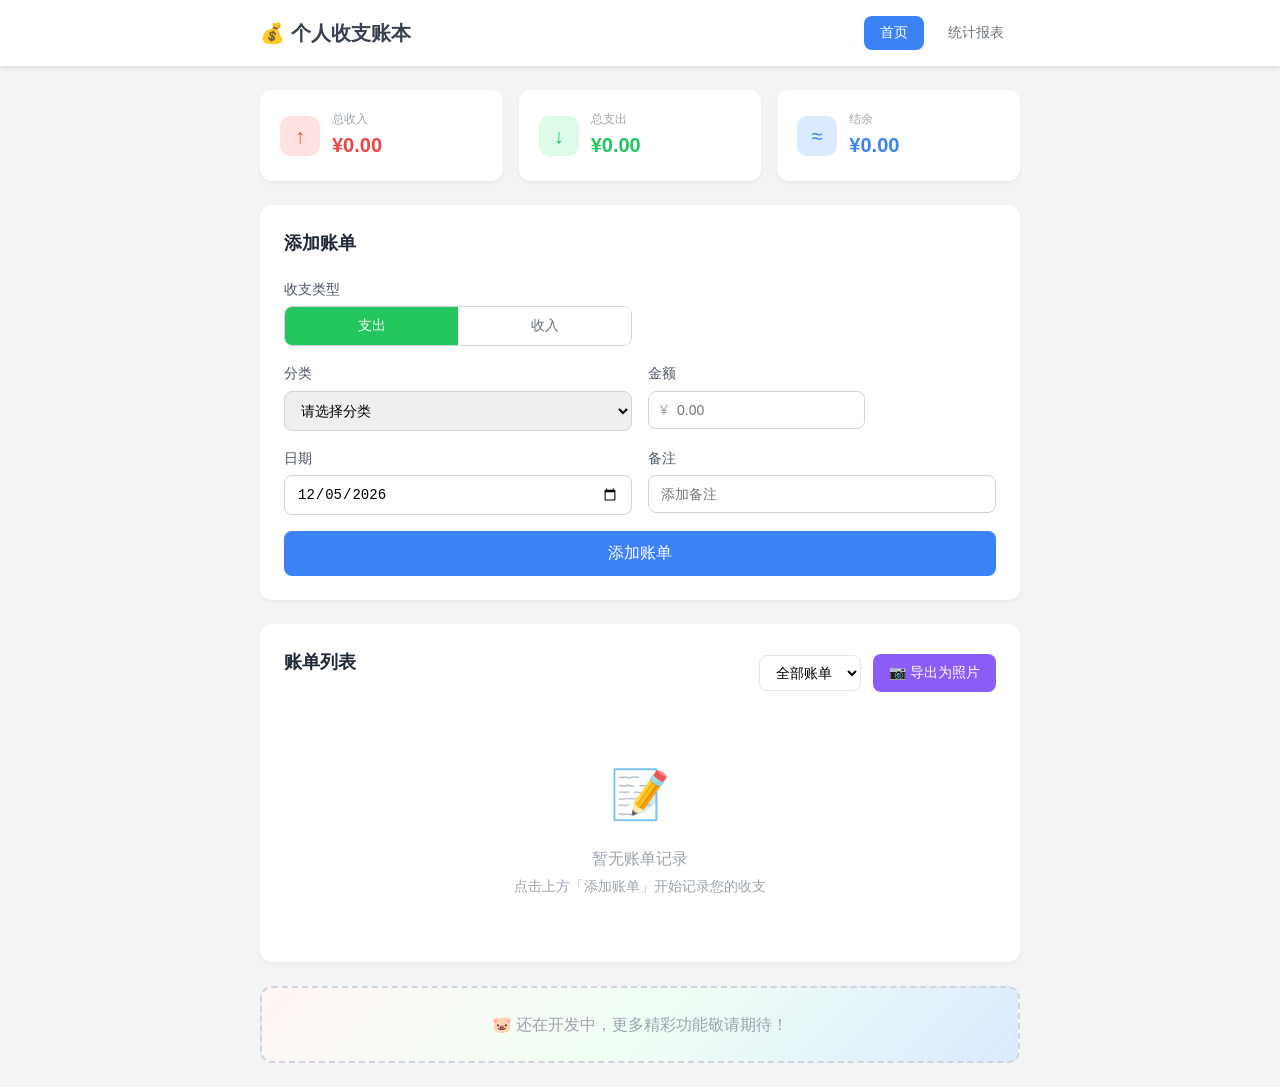
==== index.html @ 1a73664c "What can I say" ====
<!DOCTYPE html>
<html lang="zh-CN">
<head>
  <meta charset="UTF-8">
  <meta name="viewport" content="width=device-width, initial-scale=1.0">
  <title>个人收支账本</title>
  <link rel="stylesheet" href="styles.css">
</head>
<body>
  <div id="app">
    <header class="header">
      <div class="container">
        <div class="header-content">
          <h1 class="logo">💰 个人收支账本</h1>
          <nav class="nav">
            <button class="nav-btn active" data-page="dashboard">首页</button>
            <button class="nav-btn" data-page="reports">统计报表</button>
          </nav>
        </div>
      </div>
    </header>

    <main class="main">
      <div class="container">
        <!-- 仪表盘页面 -->
        <div id="dashboard" class="page active">
          <!-- 统计卡片 -->
          <div class="stats-grid">
            <div class="stat-card income">
              <div class="stat-icon">↑</div>
              <div class="stat-content">
                <div class="stat-label">总收入</div>
                <div class="stat-value" id="total-income">¥0.00</div>
              </div>
            </div>
            <div class="stat-card expense">
              <div class="stat-icon">↓</div>
              <div class="stat-content">
                <div class="stat-label">总支出</div>
                <div class="stat-value" id="total-expense">¥0.00</div>
              </div>
            </div>
            <div class="stat-card balance">
              <div class="stat-icon">≈</div>
              <div class="stat-content">
                <div class="stat-label">结余</div>
                <div class="stat-value" id="balance">¥0.00</div>
              </div>
            </div>
          </div>

          <!-- 添加账单表单 -->
          <div class="card">
            <h2 class="card-title">添加账单</h2>
            <form id="bill-form" class="bill-form">
              <div class="form-row">
                <div class="form-group">
                  <label>收支类型</label>
                  <div class="type-buttons">
                    <button type="button" class="type-btn active" data-type="expense">支出</button>
                    <button type="button" class="type-btn" data-type="income">收入</button>
                  </div>
                  <input type="hidden" id="bill-type" name="type" value="expense">
                </div>
              </div>
              
              <div class="form-row">
                <div class="form-group">
                  <label>分类</label>
                  <select id="bill-category" name="category" required>
                    <option value="">请选择分类</option>
                  </select>
                </div>
                <div class="form-group">
                  <label>金额</label>
                  <div class="input-group">
                    <span class="input-prefix">¥</span>
                    <input type="number" id="bill-amount" name="amount" placeholder="0.00" step="0.01" required>
                  </div>
                </div>
              </div>
              
              <div class="form-row">
                <div class="form-group">
                  <label>日期</label>
                  <input type="date" id="bill-date" name="date" required>
                </div>
                <div class="form-group">
                  <label>备注</label>
                  <input type="text" id="bill-remark" name="remark" placeholder="添加备注">
                </div>
              </div>
              
              <button type="submit" class="submit-btn">添加账单</button>
            </form>
          </div>

          <!-- 导出按钮 -->
          <div class="card">
            <div class="export-section">
              <h2 class="card-title">账单列表</h2>
              <div class="export-options">
                <select id="export-range" class="export-select">
                  <option value="all">全部账单</option>
                  <option value="today">今日账单</option>
                  <option value="month">本月账单</option>
                  <option value="year">本年账单</option>
                </select>
                <button id="export-btn" class="export-btn">📷 导出为照片</button>
              </div>
            </div>
            <div id="bill-list" class="bill-list">
              <div class="empty-state">
                <div class="empty-icon">📝</div>
                <div class="empty-text">暂无账单记录</div>
                <div class="empty-hint">点击上方「添加账单」开始记录您的收支</div>
              </div>
            </div>
          </div>
          
          <!-- 开发中提示 -->
          <div class="dev-notice">
            🐷 还在开发中，更多精彩功能敬请期待！
          </div>
        </div>

        <!-- 统计报表页面 -->
        <div id="reports" class="page">
          <div class="filter-bar">
            <div class="filter-item">
              <label>年份</label>
              <select id="report-year"></select>
            </div>
            <div class="filter-item">
              <label>月份</label>
              <select id="report-month">
                <option value="1">1月</option>
                <option value="2">2月</option>
                <option value="3">3月</option>
                <option value="4">4月</option>
                <option value="5">5月</option>
                <option value="6">6月</option>
                <option value="7">7月</option>
                <option value="8">8月</option>
                <option value="9">9月</option>
                <option value="10">10月</option>
                <option value="11">11月</option>
                <option value="12">12月</option>
              </select>
            </div>
            <div class="filter-item">
              <label>日期</label>
              <input type="date" id="report-date" class="date-input">
            </div>
            <button id="view-month-bills" class="view-btn">查看当月账单</button>
            <button id="view-day-bills" class="view-btn">查看当日账单</button>
          </div>

          <!-- 月度统计卡片 -->
          <div class="stats-grid">
            <div class="stat-card income">
              <div class="stat-label">本月收入</div>
              <div class="stat-value" id="monthly-income">¥0.00</div>
            </div>
            <div class="stat-card expense">
              <div class="stat-label">本月支出</div>
              <div class="stat-value" id="monthly-expense">¥0.00</div>
            </div>
            <div class="stat-card balance">
              <div class="stat-label">本月结余</div>
              <div class="stat-value" id="monthly-balance">¥0.00</div>
            </div>
          </div>

          <!-- 当日账单详情 -->
          <div class="card">
            <h2 class="card-title" id="day-bill-title">当日账单详情</h2>
            <div id="day-bills" class="day-bills">
              <div class="empty-state">
                <div class="empty-icon">📅</div>
                <div class="empty-text">选择日期查看当日账单</div>
                <div class="empty-hint">点击上方日期选择器，然后点击「查看当日账单」</div>
              </div>
            </div>
            <div id="day-summary" class="day-summary" style="display: none;">
              <div class="summary-row">
                <span>当日收入</span>
                <span id="day-income">¥0.00</span>
              </div>
              <div class="summary-row">
                <span>当日支出</span>
                <span id="day-expense">¥0.00</span>
              </div>
              <div class="summary-row total">
                <span>当日结余</span>
                <span id="day-balance">¥0.00</span>
              </div>
            </div>
          </div>

          <!-- 分类统计 -->
          <div class="card">
            <h2 class="card-title">分类统计</h2>
            <div class="category-tabs">
              <button class="tab-btn active" data-tab="expense">支出分类</button>
              <button class="tab-btn" data-tab="income">收入分类</button>
            </div>
            <div id="category-chart" class="category-chart">
              <div class="empty-state">
                <div class="empty-text">暂无数据</div>
              </div>
            </div>
          </div>

          <!-- 月度趋势 -->
          <div class="card">
            <h2 class="card-title">月度收支趋势</h2>
            <div id="monthly-chart" class="monthly-chart">
              <div class="empty-state">
                <div class="empty-text">暂无数据</div>
              </div>
            </div>
          </div>
          
          <!-- 开发中提示 -->
          <div class="dev-notice">
            🐷 还在开发中，更多精彩功能敬请期待！
          </div>
        </div>
      </div>
    </main>

    <!-- 月度账单弹窗 -->
    <div id="monthly-modal" class="modal">
      <div class="modal-content">
        <div class="modal-header">
          <h3 id="modal-title">2026年5月账单</h3>
          <button id="close-modal" class="close-btn">×</button>
        </div>
        <div class="modal-body">
          <div id="modal-bills" class="modal-bills">
            <div class="empty-state">
              <div class="empty-text">本月暂无账单</div>
            </div>
          </div>
        </div>
      </div>
    </div>
  </div>

  <script src="script.js"></script>
</body>
</html>
---- styles.css ----
* {
  margin: 0;
  padding: 0;
  box-sizing: border-box;
}

body {
  font-family: -apple-system, BlinkMacSystemFont, 'Segoe UI', Roboto, 'Helvetica Neue', Arial, sans-serif;
  background-color: #f3f4f6;
  color: #374151;
  line-height: 1.6;
}

.container {
  max-width: 800px;
  margin: 0 auto;
  padding: 0 20px;
}

/* Header */
.header {
  background-color: #fff;
  box-shadow: 0 2px 4px rgba(0, 0, 0, 0.1);
  position: sticky;
  top: 0;
  z-index: 100;
}

.header-content {
  display: flex;
  justify-content: space-between;
  align-items: center;
  padding: 16px 0;
}

.logo {
  font-size: 20px;
  font-weight: bold;
}

.nav {
  display: flex;
  gap: 8px;
}

.nav-btn {
  padding: 8px 16px;
  border: none;
  background-color: transparent;
  border-radius: 8px;
  cursor: pointer;
  font-size: 14px;
  color: #6b7280;
  transition: all 0.2s;
}

.nav-btn:hover {
  background-color: #f3f4f6;
  color: #374151;
}

.nav-btn.active {
  background-color: #3b82f6;
  color: #fff;
}

/* Main Content */
.main {
  padding: 24px 0;
}

.page {
  display: none;
}

.page.active {
  display: block;
}

/* Stats Grid */
.stats-grid {
  display: grid;
  grid-template-columns: repeat(3, 1fr);
  gap: 16px;
  margin-bottom: 24px;
}

.stat-card {
  background-color: #fff;
  border-radius: 12px;
  padding: 20px;
  display: flex;
  align-items: center;
  gap: 12px;
  box-shadow: 0 2px 4px rgba(0, 0, 0, 0.05);
}

.stat-card .stat-icon {
  width: 40px;
  height: 40px;
  border-radius: 10px;
  display: flex;
  align-items: center;
  justify-content: center;
  font-size: 20px;
}

.stat-card.income .stat-icon {
  background-color: #fee2e2;
  color: #ef4444;
}

.stat-card.expense .stat-icon {
  background-color: #dcfce7;
  color: #22c55e;
}

.stat-card.balance .stat-icon {
  background-color: #dbeafe;
  color: #3b82f6;
}

.stat-label {
  font-size: 12px;
  color: #9ca3af;
}

.stat-value {
  font-size: 20px;
  font-weight: bold;
}

.stat-card.income .stat-value {
  color: #ef4444;
}

.stat-card.expense .stat-value {
  color: #22c55e;
}

.stat-card.balance .stat-value {
  color: #3b82f6;
}

/* Card */
.card {
  background-color: #fff;
  border-radius: 12px;
  padding: 24px;
  margin-bottom: 24px;
  box-shadow: 0 2px 4px rgba(0, 0, 0, 0.05);
}

.card-title {
  font-size: 18px;
  font-weight: bold;
  margin-bottom: 20px;
  color: #1f2937;
}

/* Form */
.bill-form {
  display: flex;
  flex-direction: column;
  gap: 16px;
}

.form-row {
  display: grid;
  grid-template-columns: repeat(2, 1fr);
  gap: 16px;
}

.form-group {
  display: flex;
  flex-direction: column;
  gap: 6px;
}

.form-group label {
  font-size: 14px;
  font-weight: 500;
  color: #4b5563;
}

.type-buttons {
  display: flex;
  border: 1px solid #d1d5db;
  border-radius: 8px;
  overflow: hidden;
}

.type-btn {
  flex: 1;
  padding: 10px;
  border: none;
  background-color: #fff;
  cursor: pointer;
  font-size: 14px;
  color: #6b7280;
  transition: all 0.2s;
}

.type-btn.active {
  background-color: #22c55e;
  color: #fff;
}

.type-btn.active[data-type="income"] {
  background-color: #ef4444;
}

select, input {
  padding: 10px 12px;
  border: 1px solid #d1d5db;
  border-radius: 8px;
  font-size: 14px;
  outline: none;
  transition: border-color 0.2s;
}

select:focus, input:focus {
  border-color: #3b82f6;
  box-shadow: 0 0 0 3px rgba(59, 130, 246, 0.1);
}

.input-group {
  position: relative;
}

.input-prefix {
  position: absolute;
  left: 12px;
  top: 50%;
  transform: translateY(-50%);
  color: #9ca3af;
  font-size: 14px;
}

.input-group input {
  padding-left: 28px;
}

.submit-btn {
  padding: 12px;
  background-color: #3b82f6;
  color: #fff;
  border: none;
  border-radius: 8px;
  font-size: 16px;
  font-weight: 500;
  cursor: pointer;
  transition: background-color 0.2s;
}

.submit-btn:hover {
  background-color: #2563eb;
}

/* Bill List */
.bill-list {
  display: flex;
  flex-direction: column;
  gap: 12px;
}

.bill-item {
  display: flex;
  justify-content: space-between;
  align-items: center;
  padding: 16px;
  background-color: #f9fafb;
  border-radius: 8px;
}

.bill-item:hover {
  background-color: #f3f4f6;
}

.bill-left {
  display: flex;
  align-items: center;
  gap: 12px;
}

.bill-type {
  width: 32px;
  height: 32px;
  border-radius: 8px;
  display: flex;
  align-items: center;
  justify-content: center;
  font-size: 14px;
  font-weight: bold;
}

.bill-type.income {
  background-color: #fee2e2;
  color: #ef4444;
}

.bill-type.expense {
  background-color: #dcfce7;
  color: #22c55e;
}

.bill-info {
  display: flex;
  flex-direction: column;
}

.bill-category {
  font-weight: 500;
  color: #1f2937;
}

.bill-meta {
  font-size: 12px;
  color: #9ca3af;
}

.bill-right {
  display: flex;
  align-items: center;
  gap: 12px;
}

.bill-amount {
  font-weight: bold;
  font-size: 16px;
}

.bill-amount.income {
  color: #ef4444;
}

.bill-amount.expense {
  color: #22c55e;
}

.delete-btn {
  width: 28px;
  height: 28px;
  border: none;
  background-color: transparent;
  border-radius: 6px;
  cursor: pointer;
  display: flex;
  align-items: center;
  justify-content: center;
  color: #9ca3af;
  transition: all 0.2s;
}

.delete-btn:hover {
  background-color: #fee2e2;
  color: #ef4444;
}

/* Empty State */
.empty-state {
  display: flex;
  flex-direction: column;
  align-items: center;
  padding: 40px 20px;
  color: #9ca3af;
}

.empty-icon {
  font-size: 48px;
  margin-bottom: 12px;
}

.empty-text {
  font-size: 16px;
  margin-bottom: 4px;
}

.empty-hint {
  font-size: 14px;
}

/* Filter Bar */
.filter-bar {
  display: flex;
  gap: 16px;
  align-items: center;
  margin-bottom: 24px;
  flex-wrap: wrap;
}

.filter-item {
  display: flex;
  flex-direction: column;
  gap: 4px;
}

.filter-item label {
  font-size: 12px;
  color: #6b7280;
}

.view-btn {
  padding: 10px 16px;
  background-color: #3b82f6;
  color: #fff;
  border: none;
  border-radius: 8px;
  font-size: 14px;
  cursor: pointer;
  transition: background-color 0.2s;
  margin-top: 18px;
}

.view-btn:hover {
  background-color: #2563eb;
}

/* Category Tabs */
.category-tabs {
  display: flex;
  gap: 8px;
  margin-bottom: 16px;
}

.tab-btn {
  padding: 8px 16px;
  border: none;
  background-color: #f3f4f6;
  border-radius: 8px;
  cursor: pointer;
  font-size: 14px;
  color: #6b7280;
  transition: all 0.2s;
}

.tab-btn.active {
  background-color: #3b82f6;
  color: #fff;
}

/* Category Chart */
.category-chart {
  display: flex;
  flex-direction: column;
  gap: 12px;
}

.category-item {
  display: flex;
  align-items: center;
  gap: 12px;
}

.category-bar-container {
  flex: 1;
  height: 24px;
  background-color: #f3f4f6;
  border-radius: 12px;
  overflow: hidden;
}

.category-bar {
  height: 100%;
  border-radius: 12px;
  transition: width 0.3s;
}

.category-bar.expense {
  background-color: #22c55e;
}

.category-bar.income {
  background-color: #ef4444;
}

.category-info {
  display: flex;
  justify-content: space-between;
  width: 120px;
}

.category-name {
  font-size: 14px;
}

.category-amount {
  font-size: 14px;
  font-weight: 500;
}

/* Monthly Chart */
.monthly-chart {
  display: flex;
  align-items: flex-end;
  justify-content: space-between;
  height: 200px;
  gap: 8px;
}

.monthly-bar-group {
  flex: 1;
  display: flex;
  flex-direction: column;
  align-items: center;
  gap: 4px;
}

.monthly-bar-container {
  flex: 1;
  width: 100%;
  display: flex;
  flex-direction: column;
  justify-content: flex-end;
  gap: 4px;
}

.monthly-bar {
  width: 100%;
  border-radius: 4px 4px 0 0;
  transition: height 0.3s;
}

.monthly-bar.income {
  background-color: #ef4444;
}

.monthly-bar.expense {
  background-color: #22c55e;
}

.monthly-label {
  font-size: 10px;
  color: #9ca3af;
}

/* Modal */
.modal {
  display: none;
  position: fixed;
  top: 0;
  left: 0;
  width: 100%;
  height: 100%;
  background-color: rgba(0, 0, 0, 0.5);
  justify-content: center;
  align-items: center;
  z-index: 1000;
  padding: 20px;
}

.modal.active {
  display: flex;
}

.modal-content {
  background-color: #fff;
  border-radius: 12px;
  width: 100%;
  max-width: 600px;
  max-height: 80vh;
  overflow: hidden;
}

.modal-header {
  display: flex;
  justify-content: space-between;
  align-items: center;
  padding: 16px 24px;
  border-bottom: 1px solid #e5e7eb;
}

.modal-header h3 {
  font-size: 18px;
}

.close-btn {
  width: 32px;
  height: 32px;
  border: none;
  background-color: #f3f4f6;
  border-radius: 8px;
  cursor: pointer;
  font-size: 20px;
  color: #6b7280;
  display: flex;
  align-items: center;
  justify-content: center;
}

.close-btn:hover {
  background-color: #e5e7eb;
}

.modal-body {
  padding: 24px;
  max-height: calc(80vh - 80px);
  overflow-y: auto;
}

.modal-bills {
  display: flex;
  flex-direction: column;
  gap: 12px;
}

.modal-bill-item {
  display: flex;
  justify-content: space-between;
  align-items: center;
  padding: 12px;
  background-color: #f9fafb;
  border-radius: 8px;
}

/* Export Section */
.export-section {
  display: flex;
  justify-content: space-between;
  align-items: center;
  margin-bottom: 20px;
}

.export-options {
  display: flex;
  align-items: center;
  gap: 12px;
}

.export-select {
  padding: 8px 12px;
  border: 1px solid #e5e7eb;
  border-radius: 8px;
  font-size: 14px;
  background-color: #fff;
  cursor: pointer;
}

.export-select:focus {
  outline: none;
  border-color: #8b5cf6;
}

.export-btn {
  padding: 10px 16px;
  background-color: #8b5cf6;
  color: #fff;
  border: none;
  border-radius: 8px;
  font-size: 14px;
  font-weight: 500;
  cursor: pointer;
  transition: background-color 0.2s;
  display: flex;
  align-items: center;
  gap: 6px;
}

.export-btn:hover {
  background-color: #7c3aed;
}

/* Date Input */
.date-input {
  padding: 8px 12px;
  border: 1px solid #e5e7eb;
  border-radius: 8px;
  font-size: 14px;
  background-color: #fff;
  cursor: pointer;
}

.date-input:focus {
  outline: none;
  border-color: #8b5cf6;
}

/* Day Bills */
.day-bills {
  margin-bottom: 16px;
}

.day-bills .bill-item {
  margin-bottom: 8px;
}

.day-summary {
  background-color: #f8fafc;
  border-radius: 8px;
  padding: 16px;
  margin-top: 16px;
}

.day-summary .summary-row {
  display: flex;
  justify-content: space-between;
  align-items: center;
  padding: 8px 0;
  color: #64748b;
  font-size: 14px;
}

.day-summary .summary-row:not(:last-child) {
  border-bottom: 1px solid #e2e8f0;
}

.day-summary .summary-row.total {
  font-weight: bold;
  color: #1e293b;
}

.day-summary .summary-row.total span:last-child {
  font-size: 18px;
}

.day-summary #day-income {
  color: #ef4444;
}

.day-summary #day-expense {
  color: #22c55e;
}

.day-summary #day-balance {
  color: #3b82f6;
}

/* Responsive */
@media (max-width: 640px) {
  .stats-grid {
    grid-template-columns: 1fr;
  }
  
  .form-row {
    grid-template-columns: 1fr;
  }
  
  .filter-bar {
    flex-direction: column;
    align-items: stretch;
  }
  
  .view-btn {
    margin-top: 0;
  }
  
  .export-section {
    flex-direction: column;
    gap: 12px;
    align-items: stretch;
  }
  
  .export-btn {
    justify-content: center;
  }
}

/* 开发中提示 */
.dev-notice {
  text-align: center;
  padding: 24px;
  font-size: 16px;
  color: #9ca3af;
  background: linear-gradient(135deg, #fff5f5 0%, #f0fff4 50%, #dbeafe 100%);
  border-radius: 12px;
  margin-top: 24px;
  border: 2px dashed #d1d5db;
  animation: float 3s ease-in-out infinite;
}

@keyframes float {
  0%, 100% {
    transform: translateY(0);
  }
  50% {
    transform: translateY(-5px);
  }
}
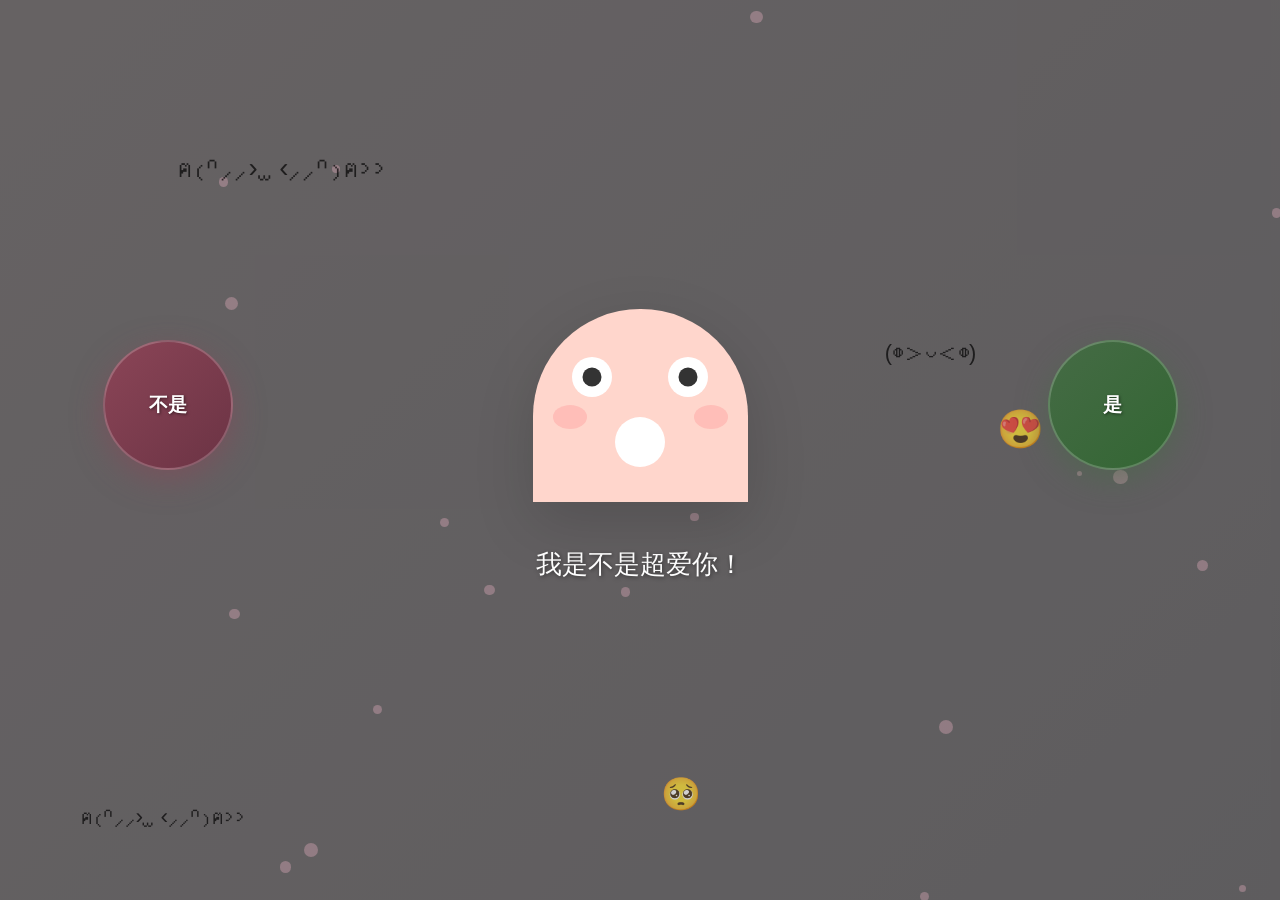
==== commit 89403c3c: "Add files via upload" ====
--- a/index.html
+++ b/index.html
@@ -1,253 +1,54 @@
-<!DOCTYPE html>
-<html lang="zh-CN">
-<head>
-  <meta charset="UTF-8">
-  <meta name="viewport" content="width=device-width, initial-scale=1.0">
-  <title>个人收支账本</title>
-  <link rel="stylesheet" href="styles.css">
-</head>
-<body>
-  <div id="app">
-    <header class="header">
-      <div class="container">
-        <div class="header-content">
-          <h1 class="logo">💰 个人收支账本</h1>
-          <nav class="nav">
-            <button class="nav-btn active" data-page="dashboard">首页</button>
-            <button class="nav-btn" data-page="reports">统计报表</button>
-          </nav>
-        </div>
-      </div>
-    </header>
-
-    <main class="main">
-      <div class="container">
-        <!-- 仪表盘页面 -->
-        <div id="dashboard" class="page active">
-          <!-- 统计卡片 -->
-          <div class="stats-grid">
-            <div class="stat-card income">
-              <div class="stat-icon">↑</div>
-              <div class="stat-content">
-                <div class="stat-label">总收入</div>
-                <div class="stat-value" id="total-income">¥0.00</div>
-              </div>
-            </div>
-            <div class="stat-card expense">
-              <div class="stat-icon">↓</div>
-              <div class="stat-content">
-                <div class="stat-label">总支出</div>
-                <div class="stat-value" id="total-expense">¥0.00</div>
-              </div>
-            </div>
-            <div class="stat-card balance">
-              <div class="stat-icon">≈</div>
-              <div class="stat-content">
-                <div class="stat-label">结余</div>
-                <div class="stat-value" id="balance">¥0.00</div>
-              </div>
-            </div>
-          </div>
-
-          <!-- 添加账单表单 -->
-          <div class="card">
-            <h2 class="card-title">添加账单</h2>
-            <form id="bill-form" class="bill-form">
-              <div class="form-row">
-                <div class="form-group">
-                  <label>收支类型</label>
-                  <div class="type-buttons">
-                    <button type="button" class="type-btn active" data-type="expense">支出</button>
-                    <button type="button" class="type-btn" data-type="income">收入</button>
-                  </div>
-                  <input type="hidden" id="bill-type" name="type" value="expense">
-                </div>
-              </div>
-              
-              <div class="form-row">
-                <div class="form-group">
-                  <label>分类</label>
-                  <select id="bill-category" name="category" required>
-                    <option value="">请选择分类</option>
-                  </select>
-                </div>
-                <div class="form-group">
-                  <label>金额</label>
-                  <div class="input-group">
-                    <span class="input-prefix">¥</span>
-                    <input type="number" id="bill-amount" name="amount" placeholder="0.00" step="0.01" required>
-                  </div>
-                </div>
-              </div>
-              
-              <div class="form-row">
-                <div class="form-group">
-                  <label>日期</label>
-                  <input type="date" id="bill-date" name="date" required>
-                </div>
-                <div class="form-group">
-                  <label>备注</label>
-                  <input type="text" id="bill-remark" name="remark" placeholder="添加备注">
-                </div>
-              </div>
-              
-              <button type="submit" class="submit-btn">添加账单</button>
-            </form>
-          </div>
-
-          <!-- 导出按钮 -->
-          <div class="card">
-            <div class="export-section">
-              <h2 class="card-title">账单列表</h2>
-              <div class="export-options">
-                <select id="export-range" class="export-select">
-                  <option value="all">全部账单</option>
-                  <option value="today">今日账单</option>
-                  <option value="month">本月账单</option>
-                  <option value="year">本年账单</option>
-                </select>
-                <button id="export-btn" class="export-btn">📷 导出为照片</button>
-              </div>
-            </div>
-            <div id="bill-list" class="bill-list">
-              <div class="empty-state">
-                <div class="empty-icon">📝</div>
-                <div class="empty-text">暂无账单记录</div>
-                <div class="empty-hint">点击上方「添加账单」开始记录您的收支</div>
-              </div>
-            </div>
-          </div>
-          
-          <!-- 开发中提示 -->
-          <div class="dev-notice">
-            🐷 还在开发中，更多精彩功能敬请期待！
-          </div>
-        </div>
-
-        <!-- 统计报表页面 -->
-        <div id="reports" class="page">
-          <div class="filter-bar">
-            <div class="filter-item">
-              <label>年份</label>
-              <select id="report-year"></select>
-            </div>
-            <div class="filter-item">
-              <label>月份</label>
-              <select id="report-month">
-                <option value="1">1月</option>
-                <option value="2">2月</option>
-                <option value="3">3月</option>
-                <option value="4">4月</option>
-                <option value="5">5月</option>
-                <option value="6">6月</option>
-                <option value="7">7月</option>
-                <option value="8">8月</option>
-                <option value="9">9月</option>
-                <option value="10">10月</option>
-                <option value="11">11月</option>
-                <option value="12">12月</option>
-              </select>
-            </div>
-            <div class="filter-item">
-              <label>日期</label>
-              <input type="date" id="report-date" class="date-input">
-            </div>
-            <button id="view-month-bills" class="view-btn">查看当月账单</button>
-            <button id="view-day-bills" class="view-btn">查看当日账单</button>
-          </div>
-
-          <!-- 月度统计卡片 -->
-          <div class="stats-grid">
-            <div class="stat-card income">
-              <div class="stat-label">本月收入</div>
-              <div class="stat-value" id="monthly-income">¥0.00</div>
-            </div>
-            <div class="stat-card expense">
-              <div class="stat-label">本月支出</div>
-              <div class="stat-value" id="monthly-expense">¥0.00</div>
-            </div>
-            <div class="stat-card balance">
-              <div class="stat-label">本月结余</div>
-              <div class="stat-value" id="monthly-balance">¥0.00</div>
-            </div>
-          </div>
-
-          <!-- 当日账单详情 -->
-          <div class="card">
-            <h2 class="card-title" id="day-bill-title">当日账单详情</h2>
-            <div id="day-bills" class="day-bills">
-              <div class="empty-state">
-                <div class="empty-icon">📅</div>
-                <div class="empty-text">选择日期查看当日账单</div>
-                <div class="empty-hint">点击上方日期选择器，然后点击「查看当日账单」</div>
-              </div>
-            </div>
-            <div id="day-summary" class="day-summary" style="display: none;">
-              <div class="summary-row">
-                <span>当日收入</span>
-                <span id="day-income">¥0.00</span>
-              </div>
-              <div class="summary-row">
-                <span>当日支出</span>
-                <span id="day-expense">¥0.00</span>
-              </div>
-              <div class="summary-row total">
-                <span>当日结余</span>
-                <span id="day-balance">¥0.00</span>
-              </div>
-            </div>
-          </div>
-
-          <!-- 分类统计 -->
-          <div class="card">
-            <h2 class="card-title">分类统计</h2>
-            <div class="category-tabs">
-              <button class="tab-btn active" data-tab="expense">支出分类</button>
-              <button class="tab-btn" data-tab="income">收入分类</button>
-            </div>
-            <div id="category-chart" class="category-chart">
-              <div class="empty-state">
-                <div class="empty-text">暂无数据</div>
-              </div>
-            </div>
-          </div>
-
-          <!-- 月度趋势 -->
-          <div class="card">
-            <h2 class="card-title">月度收支趋势</h2>
-            <div id="monthly-chart" class="monthly-chart">
-              <div class="empty-state">
-                <div class="empty-text">暂无数据</div>
-              </div>
-            </div>
-          </div>
-          
-          <!-- 开发中提示 -->
-          <div class="dev-notice">
-            🐷 还在开发中，更多精彩功能敬请期待！
-          </div>
-        </div>
-      </div>
-    </main>
-
-    <!-- 月度账单弹窗 -->
-    <div id="monthly-modal" class="modal">
-      <div class="modal-content">
-        <div class="modal-header">
-          <h3 id="modal-title">2026年5月账单</h3>
-          <button id="close-modal" class="close-btn">×</button>
-        </div>
-        <div class="modal-body">
-          <div id="modal-bills" class="modal-bills">
-            <div class="empty-state">
-              <div class="empty-text">本月暂无账单</div>
-            </div>
-          </div>
-        </div>
-      </div>
-    </div>
-  </div>
-
-  <script src="script.js"></script>
-</body>
+<!DOCTYPE html>
+<html lang="zh-CN">
+
+<head>
+    <meta charset="UTF-8">
+    <meta name="viewport" content="width=device-width, initial-scale=1.0">
+    <title>int</title>
+    <link rel="stylesheet" href="styles.css">
+</head>
+
+<body>
+    <div class="cover"></div>
+    <div class="particles-container" id="particlesContainer"></div>
+    <div class="emojis-container" id="emojisContainer"></div>
+
+    <div class="main-container">
+        <div class="options-container">
+            <div class="option-btn option-left" id="optionLeft">
+                <span class="option-text">不是</span>
+            </div>
+
+            <div class="character-container" id="characterContainer">
+                <div class="character" id="character">
+                    <div class="face" id="face">
+                        <div class="face-gradient" id="faceGradient"></div>
+                        <div class="blush-left blush"></div>
+                        <div class="blush-right blush"></div>
+                        <div class="eyes">
+                            <div class="eye left-eye" id="eyeLeft">
+                                <div class="pupil" id="pupilLeft"></div>
+                            </div>
+                            <div class="eye right-eye" id="eyeRight">
+                                <div class="pupil" id="pupilRight"></div>
+                            </div>
+                        </div>
+                        <div class="mouth" id="mouth"></div>
+                    </div>
+                </div>
+            </div>
+
+            <div class="option-btn option-right" id="optionRight">
+                <span class="option-text">是</span>
+            </div>
+        </div>
+
+        <div class="text-container" id="textContainer">
+            <p class="main-text" id="questionText">我是不是超爱你！</p>
+        </div>
+    </div>
+
+    <script src="script.js"></script>
+</body>
+
 </html>
--- a/styles.css
+++ b/styles.css
@@ -1,778 +1,760 @@
 * {
-  margin: 0;
-  padding: 0;
-  box-sizing: border-box;
+    margin: 0;
+    padding: 0;
+    box-sizing: border-box;
+}
+
+:root {
+    --happy-bg-1: #2d1f3d;
+    --happy-bg-2: #1a1528;
+    --happy-bg-3: #0f0a1a;
+    --scared-bg-1: #1f2d3d;
+    --scared-bg-2: #152028;
+    --scared-bg-3: #0a151f;
+    --neutral-bg-1: #2a2040;
+    --neutral-bg-2: #1a1530;
+    --neutral-bg-3: #100a20;
+    --face-color: #ffd6cc;
+    --blush-color: #ff9999;
+    --eye-color: #333;
 }
 
 body {
-  font-family: -apple-system, BlinkMacSystemFont, 'Segoe UI', Roboto, 'Helvetica Neue', Arial, sans-serif;
-  background-color: #f3f4f6;
-  color: #374151;
-  line-height: 1.6;
-}
-
-.container {
-  max-width: 800px;
-  margin: 0 auto;
-  padding: 0 20px;
-}
-
-/* Header */
-.header {
-  background-color: #fff;
-  box-shadow: 0 2px 4px rgba(0, 0, 0, 0.1);
-  position: sticky;
-  top: 0;
-  z-index: 100;
-}
-
-.header-content {
-  display: flex;
-  justify-content: space-between;
-  align-items: center;
-  padding: 16px 0;
-}
-
-.logo {
-  font-size: 20px;
-  font-weight: bold;
-}
-
-.nav {
-  display: flex;
-  gap: 8px;
-}
-
-.nav-btn {
-  padding: 8px 16px;
-  border: none;
-  background-color: transparent;
-  border-radius: 8px;
-  cursor: pointer;
-  font-size: 14px;
-  color: #6b7280;
-  transition: all 0.2s;
-}
-
-.nav-btn:hover {
-  background-color: #f3f4f6;
-  color: #374151;
-}
-
-.nav-btn.active {
-  background-color: #3b82f6;
-  color: #fff;
-}
-
-/* Main Content */
-.main {
-  padding: 24px 0;
-}
-
-.page {
-  display: none;
-}
-
-.page.active {
-  display: block;
-}
-
-/* Stats Grid */
-.stats-grid {
-  display: grid;
-  grid-template-columns: repeat(3, 1fr);
-  gap: 16px;
-  margin-bottom: 24px;
-}
-
-.stat-card {
-  background-color: #fff;
-  border-radius: 12px;
-  padding: 20px;
-  display: flex;
-  align-items: center;
-  gap: 12px;
-  box-shadow: 0 2px 4px rgba(0, 0, 0, 0.05);
-}
-
-.stat-card .stat-icon {
-  width: 40px;
-  height: 40px;
-  border-radius: 10px;
-  display: flex;
-  align-items: center;
-  justify-content: center;
-  font-size: 20px;
-}
-
-.stat-card.income .stat-icon {
-  background-color: #fee2e2;
-  color: #ef4444;
-}
-
-.stat-card.expense .stat-icon {
-  background-color: #dcfce7;
-  color: #22c55e;
-}
-
-.stat-card.balance .stat-icon {
-  background-color: #dbeafe;
-  color: #3b82f6;
-}
-
-.stat-label {
-  font-size: 12px;
-  color: #9ca3af;
-}
-
-.stat-value {
-  font-size: 20px;
-  font-weight: bold;
-}
-
-.stat-card.income .stat-value {
-  color: #ef4444;
-}
-
-.stat-card.expense .stat-value {
-  color: #22c55e;
-}
-
-.stat-card.balance .stat-value {
-  color: #3b82f6;
-}
-
-/* Card */
-.card {
-  background-color: #fff;
-  border-radius: 12px;
-  padding: 24px;
-  margin-bottom: 24px;
-  box-shadow: 0 2px 4px rgba(0, 0, 0, 0.05);
-}
-
-.card-title {
-  font-size: 18px;
-  font-weight: bold;
-  margin-bottom: 20px;
-  color: #1f2937;
-}
-
-/* Form */
-.bill-form {
-  display: flex;
-  flex-direction: column;
-  gap: 16px;
-}
-
-.form-row {
-  display: grid;
-  grid-template-columns: repeat(2, 1fr);
-  gap: 16px;
-}
-
-.form-group {
-  display: flex;
-  flex-direction: column;
-  gap: 6px;
-}
-
-.form-group label {
-  font-size: 14px;
-  font-weight: 500;
-  color: #4b5563;
-}
-
-.type-buttons {
-  display: flex;
-  border: 1px solid #d1d5db;
-  border-radius: 8px;
-  overflow: hidden;
-}
-
-.type-btn {
-  flex: 1;
-  padding: 10px;
-  border: none;
-  background-color: #fff;
-  cursor: pointer;
-  font-size: 14px;
-  color: #6b7280;
-  transition: all 0.2s;
-}
-
-.type-btn.active {
-  background-color: #22c55e;
-  color: #fff;
-}
-
-.type-btn.active[data-type="income"] {
-  background-color: #ef4444;
-}
-
-select, input {
-  padding: 10px 12px;
-  border: 1px solid #d1d5db;
-  border-radius: 8px;
-  font-size: 14px;
-  outline: none;
-  transition: border-color 0.2s;
-}
-
-select:focus, input:focus {
-  border-color: #3b82f6;
-  box-shadow: 0 0 0 3px rgba(59, 130, 246, 0.1);
-}
-
-.input-group {
-  position: relative;
-}
-
-.input-prefix {
-  position: absolute;
-  left: 12px;
-  top: 50%;
-  transform: translateY(-50%);
-  color: #9ca3af;
-  font-size: 14px;
-}
-
-.input-group input {
-  padding-left: 28px;
-}
-
-.submit-btn {
-  padding: 12px;
-  background-color: #3b82f6;
-  color: #fff;
-  border: none;
-  border-radius: 8px;
-  font-size: 16px;
-  font-weight: 500;
-  cursor: pointer;
-  transition: background-color 0.2s;
-}
-
-.submit-btn:hover {
-  background-color: #2563eb;
-}
-
-/* Bill List */
-.bill-list {
-  display: flex;
-  flex-direction: column;
-  gap: 12px;
-}
-
-.bill-item {
-  display: flex;
-  justify-content: space-between;
-  align-items: center;
-  padding: 16px;
-  background-color: #f9fafb;
-  border-radius: 8px;
-}
-
-.bill-item:hover {
-  background-color: #f3f4f6;
-}
-
-.bill-left {
-  display: flex;
-  align-items: center;
-  gap: 12px;
-}
-
-.bill-type {
-  width: 32px;
-  height: 32px;
-  border-radius: 8px;
-  display: flex;
-  align-items: center;
-  justify-content: center;
-  font-size: 14px;
-  font-weight: bold;
-}
-
-.bill-type.income {
-  background-color: #fee2e2;
-  color: #ef4444;
-}
-
-.bill-type.expense {
-  background-color: #dcfce7;
-  color: #22c55e;
-}
-
-.bill-info {
-  display: flex;
-  flex-direction: column;
-}
-
-.bill-category {
-  font-weight: 500;
-  color: #1f2937;
-}
-
-.bill-meta {
-  font-size: 12px;
-  color: #9ca3af;
-}
-
-.bill-right {
-  display: flex;
-  align-items: center;
-  gap: 12px;
-}
-
-.bill-amount {
-  font-weight: bold;
-  font-size: 16px;
-}
-
-.bill-amount.income {
-  color: #ef4444;
-}
-
-.bill-amount.expense {
-  color: #22c55e;
-}
-
-.delete-btn {
-  width: 28px;
-  height: 28px;
-  border: none;
-  background-color: transparent;
-  border-radius: 6px;
-  cursor: pointer;
-  display: flex;
-  align-items: center;
-  justify-content: center;
-  color: #9ca3af;
-  transition: all 0.2s;
-}
-
-.delete-btn:hover {
-  background-color: #fee2e2;
-  color: #ef4444;
-}
-
-/* Empty State */
-.empty-state {
-  display: flex;
-  flex-direction: column;
-  align-items: center;
-  padding: 40px 20px;
-  color: #9ca3af;
-}
-
-.empty-icon {
-  font-size: 48px;
-  margin-bottom: 12px;
-}
-
-.empty-text {
-  font-size: 16px;
-  margin-bottom: 4px;
-}
-
-.empty-hint {
-  font-size: 14px;
-}
-
-/* Filter Bar */
-.filter-bar {
-  display: flex;
-  gap: 16px;
-  align-items: center;
-  margin-bottom: 24px;
-  flex-wrap: wrap;
-}
-
-.filter-item {
-  display: flex;
-  flex-direction: column;
-  gap: 4px;
-}
-
-.filter-item label {
-  font-size: 12px;
-  color: #6b7280;
-}
-
-.view-btn {
-  padding: 10px 16px;
-  background-color: #3b82f6;
-  color: #fff;
-  border: none;
-  border-radius: 8px;
-  font-size: 14px;
-  cursor: pointer;
-  transition: background-color 0.2s;
-  margin-top: 18px;
-}
-
-.view-btn:hover {
-  background-color: #2563eb;
-}
-
-/* Category Tabs */
-.category-tabs {
-  display: flex;
-  gap: 8px;
-  margin-bottom: 16px;
-}
-
-.tab-btn {
-  padding: 8px 16px;
-  border: none;
-  background-color: #f3f4f6;
-  border-radius: 8px;
-  cursor: pointer;
-  font-size: 14px;
-  color: #6b7280;
-  transition: all 0.2s;
-}
-
-.tab-btn.active {
-  background-color: #3b82f6;
-  color: #fff;
-}
-
-/* Category Chart */
-.category-chart {
-  display: flex;
-  flex-direction: column;
-  gap: 12px;
-}
-
-.category-item {
-  display: flex;
-  align-items: center;
-  gap: 12px;
-}
-
-.category-bar-container {
-  flex: 1;
-  height: 24px;
-  background-color: #f3f4f6;
-  border-radius: 12px;
-  overflow: hidden;
-}
-
-.category-bar {
-  height: 100%;
-  border-radius: 12px;
-  transition: width 0.3s;
-}
-
-.category-bar.expense {
-  background-color: #22c55e;
-}
-
-.category-bar.income {
-  background-color: #ef4444;
-}
-
-.category-info {
-  display: flex;
-  justify-content: space-between;
-  width: 120px;
-}
-
-.category-name {
-  font-size: 14px;
-}
-
-.category-amount {
-  font-size: 14px;
-  font-weight: 500;
-}
-
-/* Monthly Chart */
-.monthly-chart {
-  display: flex;
-  align-items: flex-end;
-  justify-content: space-between;
-  height: 200px;
-  gap: 8px;
-}
-
-.monthly-bar-group {
-  flex: 1;
-  display: flex;
-  flex-direction: column;
-  align-items: center;
-  gap: 4px;
-}
-
-.monthly-bar-container {
-  flex: 1;
-  width: 100%;
-  display: flex;
-  flex-direction: column;
-  justify-content: flex-end;
-  gap: 4px;
-}
-
-.monthly-bar {
-  width: 100%;
-  border-radius: 4px 4px 0 0;
-  transition: height 0.3s;
-}
-
-.monthly-bar.income {
-  background-color: #ef4444;
-}
-
-.monthly-bar.expense {
-  background-color: #22c55e;
-}
-
-.monthly-label {
-  font-size: 10px;
-  color: #9ca3af;
-}
-
-/* Modal */
-.modal {
-  display: none;
-  position: fixed;
-  top: 0;
-  left: 0;
-  width: 100%;
-  height: 100%;
-  background-color: rgba(0, 0, 0, 0.5);
-  justify-content: center;
-  align-items: center;
-  z-index: 1000;
-  padding: 20px;
-}
-
-.modal.active {
-  display: flex;
-}
-
-.modal-content {
-  background-color: #fff;
-  border-radius: 12px;
-  width: 100%;
-  max-width: 600px;
-  max-height: 80vh;
-  overflow: hidden;
-}
-
-.modal-header {
-  display: flex;
-  justify-content: space-between;
-  align-items: center;
-  padding: 16px 24px;
-  border-bottom: 1px solid #e5e7eb;
-}
-
-.modal-header h3 {
-  font-size: 18px;
-}
-
-.close-btn {
-  width: 32px;
-  height: 32px;
-  border: none;
-  background-color: #f3f4f6;
-  border-radius: 8px;
-  cursor: pointer;
-  font-size: 20px;
-  color: #6b7280;
-  display: flex;
-  align-items: center;
-  justify-content: center;
-}
-
-.close-btn:hover {
-  background-color: #e5e7eb;
-}
-
-.modal-body {
-  padding: 24px;
-  max-height: calc(80vh - 80px);
-  overflow-y: auto;
-}
-
-.modal-bills {
-  display: flex;
-  flex-direction: column;
-  gap: 12px;
-}
-
-.modal-bill-item {
-  display: flex;
-  justify-content: space-between;
-  align-items: center;
-  padding: 12px;
-  background-color: #f9fafb;
-  border-radius: 8px;
-}
-
-/* Export Section */
-.export-section {
-  display: flex;
-  justify-content: space-between;
-  align-items: center;
-  margin-bottom: 20px;
-}
-
-.export-options {
-  display: flex;
-  align-items: center;
-  gap: 12px;
-}
-
-.export-select {
-  padding: 8px 12px;
-  border: 1px solid #e5e7eb;
-  border-radius: 8px;
-  font-size: 14px;
-  background-color: #fff;
-  cursor: pointer;
-}
-
-.export-select:focus {
-  outline: none;
-  border-color: #8b5cf6;
-}
-
-.export-btn {
-  padding: 10px 16px;
-  background-color: #8b5cf6;
-  color: #fff;
-  border: none;
-  border-radius: 8px;
-  font-size: 14px;
-  font-weight: 500;
-  cursor: pointer;
-  transition: background-color 0.2s;
-  display: flex;
-  align-items: center;
-  gap: 6px;
-}
-
-.export-btn:hover {
-  background-color: #7c3aed;
-}
-
-/* Date Input */
-.date-input {
-  padding: 8px 12px;
-  border: 1px solid #e5e7eb;
-  border-radius: 8px;
-  font-size: 14px;
-  background-color: #fff;
-  cursor: pointer;
-}
-
-.date-input:focus {
-  outline: none;
-  border-color: #8b5cf6;
-}
-
-/* Day Bills */
-.day-bills {
-  margin-bottom: 16px;
-}
-
-.day-bills .bill-item {
-  margin-bottom: 8px;
-}
-
-.day-summary {
-  background-color: #f8fafc;
-  border-radius: 8px;
-  padding: 16px;
-  margin-top: 16px;
-}
-
-.day-summary .summary-row {
-  display: flex;
-  justify-content: space-between;
-  align-items: center;
-  padding: 8px 0;
-  color: #64748b;
-  font-size: 14px;
-}
-
-.day-summary .summary-row:not(:last-child) {
-  border-bottom: 1px solid #e2e8f0;
-}
-
-.day-summary .summary-row.total {
-  font-weight: bold;
-  color: #1e293b;
-}
-
-.day-summary .summary-row.total span:last-child {
-  font-size: 18px;
-}
-
-.day-summary #day-income {
-  color: #ef4444;
-}
-
-.day-summary #day-expense {
-  color: #22c55e;
-}
-
-.day-summary #day-balance {
-  color: #3b82f6;
-}
-
-/* Responsive */
-@media (max-width: 640px) {
-  .stats-grid {
-    grid-template-columns: 1fr;
-  }
-  
-  .form-row {
-    grid-template-columns: 1fr;
-  }
-  
-  .filter-bar {
+    font-family: -apple-system, BlinkMacSystemFont, 'Segoe UI', 'Microsoft YaHei', sans-serif;
+    min-height: 100vh;
+    overflow: hidden;
+    background: linear-gradient(135deg, var(--neutral-bg-1) 0%, var(--neutral-bg-2) 50%, var(--neutral-bg-3) 100%);
+    display: flex;
+    align-items: center;
+    justify-content: center;
+    transition: background 2s ease;
+    position: relative;
+}
+
+.cover {
+    position: fixed;
+    top: 0;
+    left: 0;
+    width: 100%;
+    height: 100%;
+    background: rgba(0, 0, 0, 0.6);
+    z-index: 0;
+}
+
+.particles-container {
+    position: fixed;
+    top: 0;
+    left: 0;
+    width: 100%;
+    height: 100%;
+    pointer-events: none;
+    z-index: 0;
+}
+
+.emojis-container {
+    position: fixed;
+    top: 0;
+    left: 0;
+    width: 100%;
+    height: 100%;
+    pointer-events: none;
+    z-index: 0;
+    overflow: hidden;
+}
+
+.emoji {
+    position: absolute;
+    font-size: 2rem;
+    opacity: 0;
+}
+
+.particle {
+    position: absolute;
+    border-radius: 50%;
+    pointer-events: none;
+    animation: float 10s ease-in-out infinite;
+    transition: background 2s ease;
+}
+
+@keyframes float {
+    0%, 100% {
+        transform: translateY(0) translateX(0) scale(1);
+        opacity: 0.3;
+    }
+    50% {
+        transform: translateY(-20px) translateX(10px) scale(1.1);
+        opacity: 0.5;
+    }
+}
+
+.main-container {
+    position: relative;
+    z-index: 5;
+    display: flex;
     flex-direction: column;
-    align-items: stretch;
-  }
-  
-  .view-btn {
-    margin-top: 0;
-  }
-  
-  .export-section {
-    flex-direction: column;
-    gap: 12px;
-    align-items: stretch;
-  }
-  
-  .export-btn {
+    align-items: center;
+    gap: 40px;
+}
+
+.result-container {
+    text-align: center;
+    animation: fadeIn 0.5s ease;
+}
+
+@keyframes fadeIn {
+    from {
+        opacity: 0;
+        transform: translateY(20px);
+    }
+    to {
+        opacity: 1;
+        transform: translateY(0);
+    }
+}
+
+.options-container {
+    display: flex;
+    align-items: center;
+    gap: 280px;
+}
+
+.option-btn {
+    width: 120px;
+    height: 120px;
+    border-radius: 50%;
+    display: flex;
+    align-items: center;
     justify-content: center;
-  }
-}
-
-/* 开发中提示 */
-.dev-notice {
-  text-align: center;
-  padding: 24px;
-  font-size: 16px;
-  color: #9ca3af;
-  background: linear-gradient(135deg, #fff5f5 0%, #f0fff4 50%, #dbeafe 100%);
-  border-radius: 12px;
-  margin-top: 24px;
-  border: 2px dashed #d1d5db;
-  animation: float 3s ease-in-out infinite;
-}
-
-@keyframes float {
-  0%, 100% {
-    transform: translateY(0);
-  }
-  50% {
-    transform: translateY(-5px);
-  }
-}+    cursor: pointer;
+    transition: all 0.3s ease;
+    user-select: none;
+    position: relative;
+}
+
+@keyframes btnBounce {
+    0% {
+        transform: scale(1);
+    }
+    30% {
+        transform: scale(0.9);
+    }
+    60% {
+        transform: scale(1.15);
+    }
+    100% {
+        transform: scale(1);
+    }
+}
+
+.option-btn:active {
+    animation: btnBounce 0.4s ease;
+}
+
+.option-left {
+    background: linear-gradient(135deg, #8b4557, #6b3344);
+    box-shadow: 0 10px 30px rgba(139, 69, 87, 0.5);
+    border: 2px solid rgba(255, 255, 255, 0.2);
+}
+
+.option-left:hover {
+    transform: scale(1.1);
+    box-shadow: 0 15px 40px rgba(139, 69, 87, 0.7);
+    background: linear-gradient(135deg, #9b5567, #7b4354);
+}
+
+.option-right {
+    background: linear-gradient(135deg, #456b45, #336633);
+    box-shadow: 0 10px 30px rgba(69, 107, 69, 0.5);
+    border: 2px solid rgba(255, 255, 255, 0.2);
+}
+
+.option-right:hover {
+    transform: scale(1.1);
+    box-shadow: 0 15px 40px rgba(69, 107, 69, 0.7);
+    background: linear-gradient(135deg, #557b55, #437644);
+}
+
+.option-text {
+    color: white;
+    font-size: 1.1rem;
+    font-weight: 600;
+    text-align: center;
+    text-shadow: 1px 1px 3px rgba(0, 0, 0, 0.5);
+}
+
+.character-container {
+    display: flex;
+    align-items: center;
+    justify-content: center;
+}
+
+.character {
+    cursor: pointer;
+}
+
+.face {
+    width: 200px;
+    height: 180px;
+    background: var(--face-color);
+    border-radius: 100px 100px 0 0;
+    position: relative;
+    box-shadow: 0 20px 60px rgba(0, 0, 0, 0.15);
+    transition: background 2s ease;
+    overflow: hidden;
+}
+
+.face-gradient {
+    position: absolute;
+    top: 0;
+    left: 0;
+    width: 100%;
+    height: 100%;
+    background: transparent;
+    border-radius: 100px 100px 0 0;
+    pointer-events: none;
+    z-index: 1;
+    transition: background 2s ease;
+}
+
+.blush {
+    position: absolute;
+    width: 32px;
+    height: 22px;
+    background: var(--blush-color);
+    border-radius: 50%;
+    top: 90px;
+    opacity: 0.4;
+    transition: opacity 2s ease;
+    z-index: 2;
+}
+
+.blush-left {
+    left: 20px;
+}
+
+.blush-right {
+    right: 20px;
+}
+
+.eyes {
+    position: absolute;
+    top: 45px;
+    left: 50%;
+    transform: translateX(-50%);
+    display: flex;
+    gap: 52px;
+    z-index: 2;
+}
+
+.eye {
+    width: 40px;
+    height: 40px;
+    background: white;
+    border-radius: 50%;
+    position: relative;
+    overflow: hidden;
+    transition: all 1.5s ease;
+}
+
+.pupil {
+    width: 18px;
+    height: 18px;
+    background: var(--eye-color);
+    border-radius: 50%;
+    position: absolute;
+    top: 50%;
+    left: 50%;
+    transform: translate(-50%, -50%);
+    transition: transform 0.1s ease-out;
+}
+
+.mouth {
+    position: absolute;
+    bottom: 35px;
+    left: 50%;
+    transform: translateX(-50%);
+    width: 50px;
+    height: 50px;
+    background: white;
+    border-radius: 50%;
+    transition: all 1.5s ease;
+    z-index: 2;
+}
+
+.text-container {
+    text-align: center;
+}
+
+.main-text {
+    font-size: 1.5rem;
+    color: #ffffff;
+    margin-bottom: 10px;
+    text-shadow: 1px 1px 4px rgba(0, 0, 0, 0.5);
+}
+
+.sub-text {
+    font-size: 1rem;
+    color: rgba(255, 255, 255, 0.8);
+    text-shadow: 1px 1px 3px rgba(0, 0, 0, 0.5);
+}
+
+/* ==================== 响应式设计 ==================== */
+
+/* 超大屏幕（1920px以上） */
+@media (min-width: 1920px) {
+    .main-container {
+        gap: 60px;
+    }
+    
+    .options-container {
+        gap: 400px;
+    }
+    
+    .option-btn {
+        width: 150px;
+        height: 150px;
+    }
+    
+    .option-text {
+        font-size: 1.4rem;
+    }
+    
+    .face {
+        width: 250px;
+        height: 225px;
+        border-radius: 125px 125px 0 0;
+    }
+    
+    .face-gradient {
+        border-radius: 125px 125px 0 0;
+    }
+    
+    .eyes {
+        top: 56px;
+        gap: 65px;
+    }
+    
+    .eye {
+        width: 50px;
+        height: 50px;
+    }
+    
+    .pupil {
+        width: 22px;
+        height: 22px;
+    }
+    
+    .mouth {
+        bottom: 44px;
+        width: 60px;
+        height: 60px;
+    }
+    
+    .blush {
+        width: 40px;
+        height: 28px;
+        top: 112px;
+    }
+    
+    .blush-left {
+        left: 25px;
+    }
+    
+    .blush-right {
+        right: 25px;
+    }
+    
+    .main-text {
+        font-size: 2rem;
+    }
+}
+
+/* 大屏幕（1440px - 1919px） */
+@media (min-width: 1440px) and (max-width: 1919px) {
+    .main-container {
+        gap: 50px;
+    }
+    
+    .options-container {
+        gap: 350px;
+    }
+    
+    .option-btn {
+        width: 140px;
+        height: 140px;
+    }
+    
+    .option-text {
+        font-size: 1.3rem;
+    }
+    
+    .face {
+        width: 230px;
+        height: 207px;
+        border-radius: 115px 115px 0 0;
+    }
+    
+    .face-gradient {
+        border-radius: 115px 115px 0 0;
+    }
+    
+    .eyes {
+        top: 52px;
+        gap: 60px;
+    }
+    
+    .eye {
+        width: 46px;
+        height: 46px;
+    }
+    
+    .pupil {
+        width: 20px;
+        height: 20px;
+    }
+    
+    .mouth {
+        bottom: 40px;
+        width: 55px;
+        height: 55px;
+    }
+    
+    .blush {
+        width: 36px;
+        height: 26px;
+        top: 103px;
+    }
+    
+    .main-text {
+        font-size: 1.8rem;
+    }
+}
+
+/* 中等屏幕（1024px - 1439px） */
+@media (min-width: 1024px) and (max-width: 1439px) {
+    .main-container {
+        gap: 45px;
+    }
+    
+    .options-container {
+        gap: 300px;
+    }
+    
+    .option-btn {
+        width: 130px;
+        height: 130px;
+    }
+    
+    .option-text {
+        font-size: 1.2rem;
+    }
+    
+    .face {
+        width: 215px;
+        height: 193px;
+        border-radius: 107px 107px 0 0;
+    }
+    
+    .face-gradient {
+        border-radius: 107px 107px 0 0;
+    }
+    
+    .eyes {
+        top: 48px;
+        gap: 56px;
+    }
+    
+    .eye {
+        width: 43px;
+        height: 43px;
+    }
+    
+    .pupil {
+        width: 19px;
+        height: 19px;
+    }
+    
+    .mouth {
+        bottom: 37px;
+        width: 52px;
+        height: 52px;
+    }
+    
+    .blush {
+        width: 34px;
+        height: 24px;
+        top: 96px;
+    }
+    
+    .main-text {
+        font-size: 1.6rem;
+    }
+}
+
+/* 平板横屏（768px - 1023px） */
+@media (min-width: 768px) and (max-width: 1023px) {
+    .main-container {
+        gap: 40px;
+    }
+    
+    .options-container {
+        gap: 200px;
+    }
+    
+    .option-btn {
+        width: 110px;
+        height: 110px;
+    }
+    
+    .option-text {
+        font-size: 1.1rem;
+    }
+    
+    .face {
+        width: 190px;
+        height: 171px;
+        border-radius: 95px 95px 0 0;
+    }
+    
+    .face-gradient {
+        border-radius: 95px 95px 0 0;
+    }
+    
+    .eyes {
+        top: 43px;
+        gap: 50px;
+    }
+    
+    .eye {
+        width: 38px;
+        height: 38px;
+    }
+    
+    .pupil {
+        width: 17px;
+        height: 17px;
+    }
+    
+    .mouth {
+        bottom: 33px;
+        width: 48px;
+        height: 48px;
+    }
+    
+    .blush {
+        width: 30px;
+        height: 21px;
+        top: 85px;
+    }
+    
+    .main-text {
+        font-size: 1.4rem;
+    }
+}
+
+/* 平板竖屏和小笔记本（600px - 767px） */
+@media (min-width: 600px) and (max-width: 767px) {
+    .main-container {
+        gap: 35px;
+    }
+    
+    .options-container {
+        gap: 120px;
+    }
+    
+    .option-btn {
+        width: 100px;
+        height: 100px;
+    }
+    
+    .option-text {
+        font-size: 1rem;
+    }
+    
+    .face {
+        width: 175px;
+        height: 157px;
+        border-radius: 87px 87px 0 0;
+    }
+    
+    .face-gradient {
+        border-radius: 87px 87px 0 0;
+    }
+    
+    .eyes {
+        top: 40px;
+        gap: 46px;
+    }
+    
+    .eye {
+        width: 35px;
+        height: 35px;
+    }
+    
+    .pupil {
+        width: 16px;
+        height: 16px;
+    }
+    
+    .mouth {
+        bottom: 30px;
+        width: 45px;
+        height: 45px;
+    }
+    
+    .blush {
+        width: 28px;
+        height: 20px;
+        top: 78px;
+    }
+    
+    .main-text {
+        font-size: 1.2rem;
+    }
+}
+
+/* 手机横屏（481px - 599px） */
+@media (min-width: 481px) and (max-width: 599px) {
+    .main-container {
+        gap: 30px;
+    }
+    
+    .options-container {
+        gap: 100px;
+    }
+    
+    .option-btn {
+        width: 85px;
+        height: 85px;
+    }
+    
+    .option-text {
+        font-size: 0.9rem;
+    }
+    
+    .face {
+        width: 150px;
+        height: 135px;
+        border-radius: 75px 75px 0 0;
+    }
+    
+    .face-gradient {
+        border-radius: 75px 75px 0 0;
+    }
+    
+    .eyes {
+        top: 34px;
+        gap: 40px;
+    }
+    
+    .eye {
+        width: 30px;
+        height: 30px;
+    }
+    
+    .pupil {
+        width: 13px;
+        height: 13px;
+    }
+    
+    .mouth {
+        bottom: 26px;
+        width: 40px;
+        height: 40px;
+    }
+    
+    .blush {
+        width: 24px;
+        height: 17px;
+        top: 67px;
+    }
+    
+    .blush-left {
+        left: 15px;
+    }
+    
+    .blush-right {
+        right: 15px;
+    }
+    
+    .main-text {
+        font-size: 1.1rem;
+        padding: 0 20px;
+    }
+}
+
+/* 手机竖屏（480px以下） */
+@media (max-width: 480px) {
+    .main-container {
+        gap: 25px;
+        padding: 0 15px;
+    }
+    
+    .options-container {
+        gap: 80px;
+    }
+    
+    .option-btn {
+        width: 70px;
+        height: 70px;
+    }
+    
+    .option-text {
+        font-size: 0.8rem;
+    }
+    
+    .face {
+        width: 130px;
+        height: 117px;
+        border-radius: 65px 65px 0 0;
+    }
+    
+    .face-gradient {
+        border-radius: 65px 65px 0 0;
+    }
+    
+    .eyes {
+        top: 30px;
+        gap: 34px;
+    }
+    
+    .eye {
+        width: 26px;
+        height: 26px;
+    }
+    
+    .pupil {
+        width: 11px;
+        height: 11px;
+    }
+    
+    .mouth {
+        bottom: 22px;
+        width: 35px;
+        height: 35px;
+    }
+    
+    .blush {
+        width: 20px;
+        height: 14px;
+        top: 58px;
+    }
+    
+    .blush-left {
+        left: 12px;
+    }
+    
+    .blush-right {
+        right: 12px;
+    }
+    
+    .main-text {
+        font-size: 1rem;
+        padding: 0 15px;
+    }
+    
+    .result-text {
+        font-size: 1.2rem;
+        padding: 0 20px;
+    }
+}
